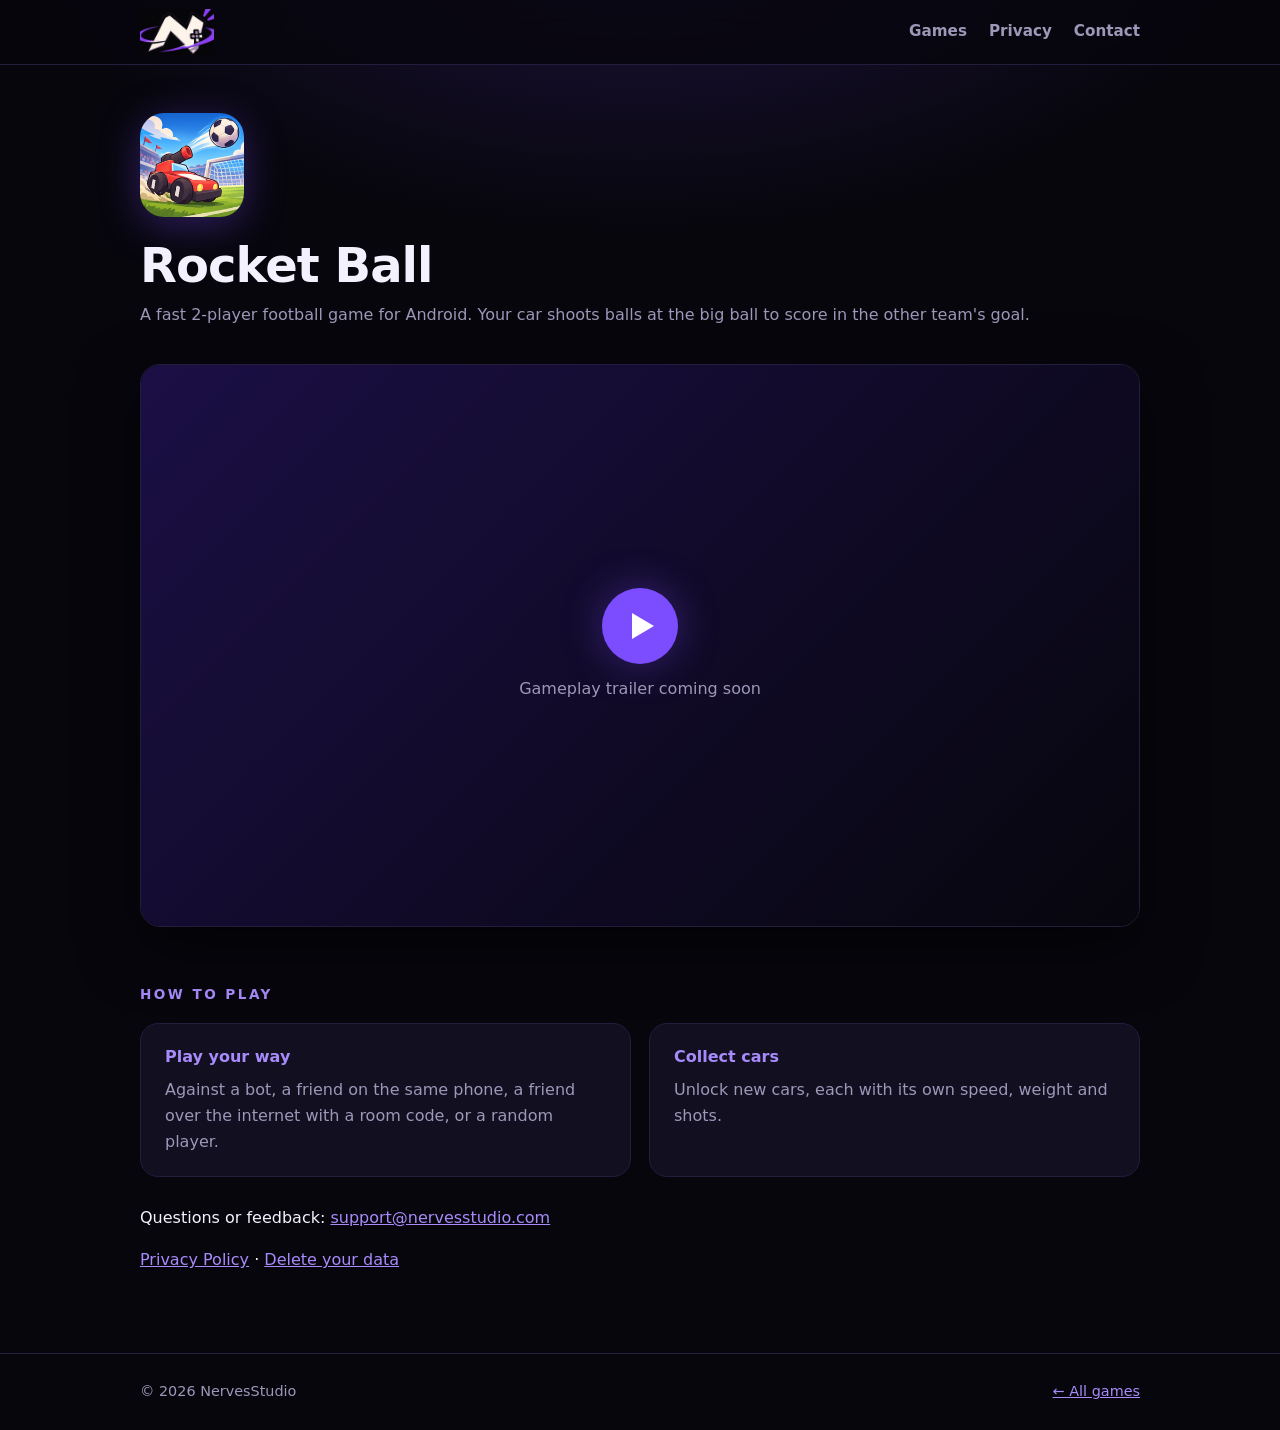
==== games/rocket-ball/index.html @ 33dfb43b "Redesign site with logo, per-game folders, and video section Co-Authored-By: Claude Sonnet 5.5 <nore" ====
<!doctype html>
<html lang="en">
<head>
<meta charset="utf-8">
<meta name="viewport" content="width=device-width, initial-scale=1">
<title>Rocket Ball - NervesStudio</title>
<meta name="description" content="Rocket Ball is a 2-player football game where cars shoot balls into the goal.">
<meta name="theme-color" content="#07060d">
<link rel="icon" href="../../assets/logo.webp">
<link rel="stylesheet" href="../../assets/style.css">
</head>
<body>
<header class="site"><div class="wrap">
<a class="brand" href="/" aria-label="NervesStudio home"><span class="crop"><img src="../../assets/logo.webp" alt="NervesStudio"></span></a>
<nav><a href="/">Games</a><a href="privacy.html">Privacy</a><a href="mailto:support@nervesstudio.com">Contact</a></nav>
</div></header>
<main>
<div class="wrap">
<section class="game-head">
<img src="icon.png" alt="Rocket Ball icon">
<div>
<h1>Rocket Ball</h1>
<p class="muted" style="margin:0">A fast 2-player football game for Android. Your car shoots balls at the big ball to score in the other team's goal.</p>
</div>
</section>

<!-- Drop your gameplay video at games/rocket-ball/media/trailer.mp4 (optional poster.jpg beside it). -->
<div class="video" id="video">
<video controls playsinline preload="metadata" poster="media/poster.jpg">
<source src="media/trailer.mp4" type="video/mp4">
</video>
<div class="placeholder"><div><div class="play"></div>Gameplay trailer coming soon</div></div>
</div>

<h2 class="section">How to play</h2>
<div class="features">
<div class="card"><h3>Play your way</h3><p>Against a bot, a friend on the same phone, a friend over the internet with a room code, or a random player.</p></div>
<div class="card"><h3>Collect cars</h3><p>Unlock new cars, each with its own speed, weight and shots.</p></div>
</div>

<p style="margin-top:28px">Questions or feedback: <a href="mailto:support@nervesstudio.com">support@nervesstudio.com</a></p>
<p><a href="privacy.html">Privacy Policy</a> &middot; <a href="delete-account.html">Delete your data</a></p>
</div>
</main>
<footer><div class="wrap"><span>&copy; 2026 NervesStudio</span><a href="/">&larr; All games</a></div></footer>
<script>
(function(){var v=document.querySelector('#video video'),b=document.getElementById('video');
function empty(){b.classList.add('empty')}
v.querySelector('source').addEventListener('error',empty);
if(v.error)empty();})();
</script>
</body>
</html>
---- assets/style.css ----
:root {
  --bg:#07060d; --bg2:#0e0b1a; --card:#120f20; --ink:#f4f1ff; --muted:#9d97b8;
  --accent:#7c4dff; --accent2:#a78bfa; --line:#241d3d; --glow:rgba(124,77,255,.35);
}
* { box-sizing:border-box; }
html { scroll-behavior:smooth; }
body {
  margin:0; color:var(--ink); min-height:100vh; display:flex; flex-direction:column;
  background:radial-gradient(900px 500px at 50% -120px, rgba(124,77,255,.22), transparent 70%), var(--bg);
  font:16px/1.65 "Segoe UI", system-ui, -apple-system, Roboto, sans-serif;
}
a { color:var(--accent2); }
.wrap { max-width:1040px; margin:0 auto; padding:0 20px; width:100%; }

/* header */
header.site { position:sticky; top:0; z-index:10; backdrop-filter:blur(12px); background:rgba(7,6,13,.8); border-bottom:1px solid var(--line); }
header.site .wrap { display:flex; align-items:center; gap:20px; height:64px; }
.brand { display:flex; align-items:center; text-decoration:none; }
.brand .crop { width:74px; height:46px; overflow:hidden; position:relative; }
.brand img { position:absolute; width:170px; max-width:none; left:-46px; top:-14px; }
header.site nav { margin-left:auto; display:flex; gap:22px; }
header.site nav a { color:var(--muted); text-decoration:none; font-weight:600; font-size:.95rem; }
header.site nav a:hover, header.site nav a.on { color:var(--ink); }

/* hero */
.hero { text-align:center; padding:56px 0 24px; }
.hero img.logo { width:min(520px,90%); height:auto; mix-blend-mode:lighten; margin:-30px auto -20px; display:block; }
.hero p { color:var(--muted); max-width:560px; margin:0 auto; font-size:1.1rem; }

h1 { font-size:clamp(2rem,5vw,3rem); line-height:1.1; margin:0 0 10px; letter-spacing:-.02em; }
h2 { font-size:1.3rem; margin:36px 0 8px; }
h2.section { font-size:.85rem; text-transform:uppercase; letter-spacing:.18em; color:var(--accent2); margin:56px 0 18px; }
.muted { color:var(--muted); }

/* game cards */
.games { display:grid; grid-template-columns:repeat(auto-fill,minmax(280px,1fr)); gap:20px; }
.game { display:block; text-decoration:none; color:var(--ink); background:var(--card); border:1px solid var(--line); border-radius:20px; overflow:hidden; transition:transform .2s, border-color .2s, box-shadow .2s; }
.game:hover { transform:translateY(-4px); border-color:var(--accent); box-shadow:0 12px 40px var(--glow); }
.game .art { aspect-ratio:16/9; display:grid; place-items:center; background:linear-gradient(135deg,#2a1466,#0e0b1a); }
.game .art img { width:96px; height:96px; border-radius:22px; box-shadow:0 8px 30px rgba(0,0,0,.5); }
.game .body { padding:18px 20px 22px; }
.game h3 { margin:0 0 4px; font-size:1.2rem; }
.game p { margin:0; color:var(--muted); font-size:.95rem; }
.tag { display:inline-block; font-size:.72rem; font-weight:700; letter-spacing:.08em; text-transform:uppercase; padding:3px 10px; border-radius:99px; background:var(--accent); color:#fff; margin-bottom:10px; }
.game.soon { border-style:dashed; background:transparent; pointer-events:none; }
.game.soon .art { background:repeating-linear-gradient(45deg,#0e0b1a,#0e0b1a 12px,#120f20 12px,#120f20 24px); font-size:2.4rem; color:var(--line); font-weight:800; }
.game.soon .tag { background:var(--line); color:var(--muted); }

/* game page */
.game-head { display:flex; gap:22px; align-items:center; padding:48px 0 8px; flex-wrap:wrap; }
.game-head img { width:104px; height:104px; border-radius:24px; box-shadow:0 8px 40px var(--glow); }
.video { position:relative; aspect-ratio:16/9; border-radius:20px; overflow:hidden; background:#000; border:1px solid var(--line); box-shadow:0 20px 60px rgba(0,0,0,.6); margin-top:28px; }
.video video { width:100%; height:100%; display:block; object-fit:cover; }
.video .placeholder { position:absolute; inset:0; display:none; place-items:center; text-align:center; color:var(--muted); background:linear-gradient(135deg,#1b0f45,#07060d); }
.video.empty .placeholder { display:grid; }
.video.empty video { display:none; }
.play { width:76px; height:76px; border-radius:50%; background:var(--accent); display:grid; place-items:center; margin:0 auto 12px; box-shadow:0 0 40px var(--glow); }
.play::after { content:""; border-left:22px solid #fff; border-top:13px solid transparent; border-bottom:13px solid transparent; margin-left:6px; }
.features { display:grid; grid-template-columns:repeat(auto-fit,minmax(240px,1fr)); gap:18px; margin-top:8px; }
.card { background:var(--card); border:1px solid var(--line); border-radius:18px; padding:20px 24px; margin:20px 0; }
.features .card { margin:0; }
.features h3 { margin:0 0 6px; color:var(--accent2); font-size:1rem; }
.features p { margin:0; color:var(--muted); }
.btn { display:inline-block; background:var(--accent); color:#fff; text-decoration:none; font-weight:700; padding:11px 22px; border-radius:12px; }
.btn:hover { filter:brightness(1.15); }

/* legal / text pages */
main.text { max-width:760px; margin:0 auto; padding:40px 20px 24px; width:100%; }
main.text p, main.text li { color:#d9d4ee; }

main { flex:1; }
footer { border-top:1px solid var(--line); margin-top:64px; padding:26px 0; color:var(--muted); font-size:.9rem; }
footer .wrap { display:flex; justify-content:space-between; gap:12px; flex-wrap:wrap; }
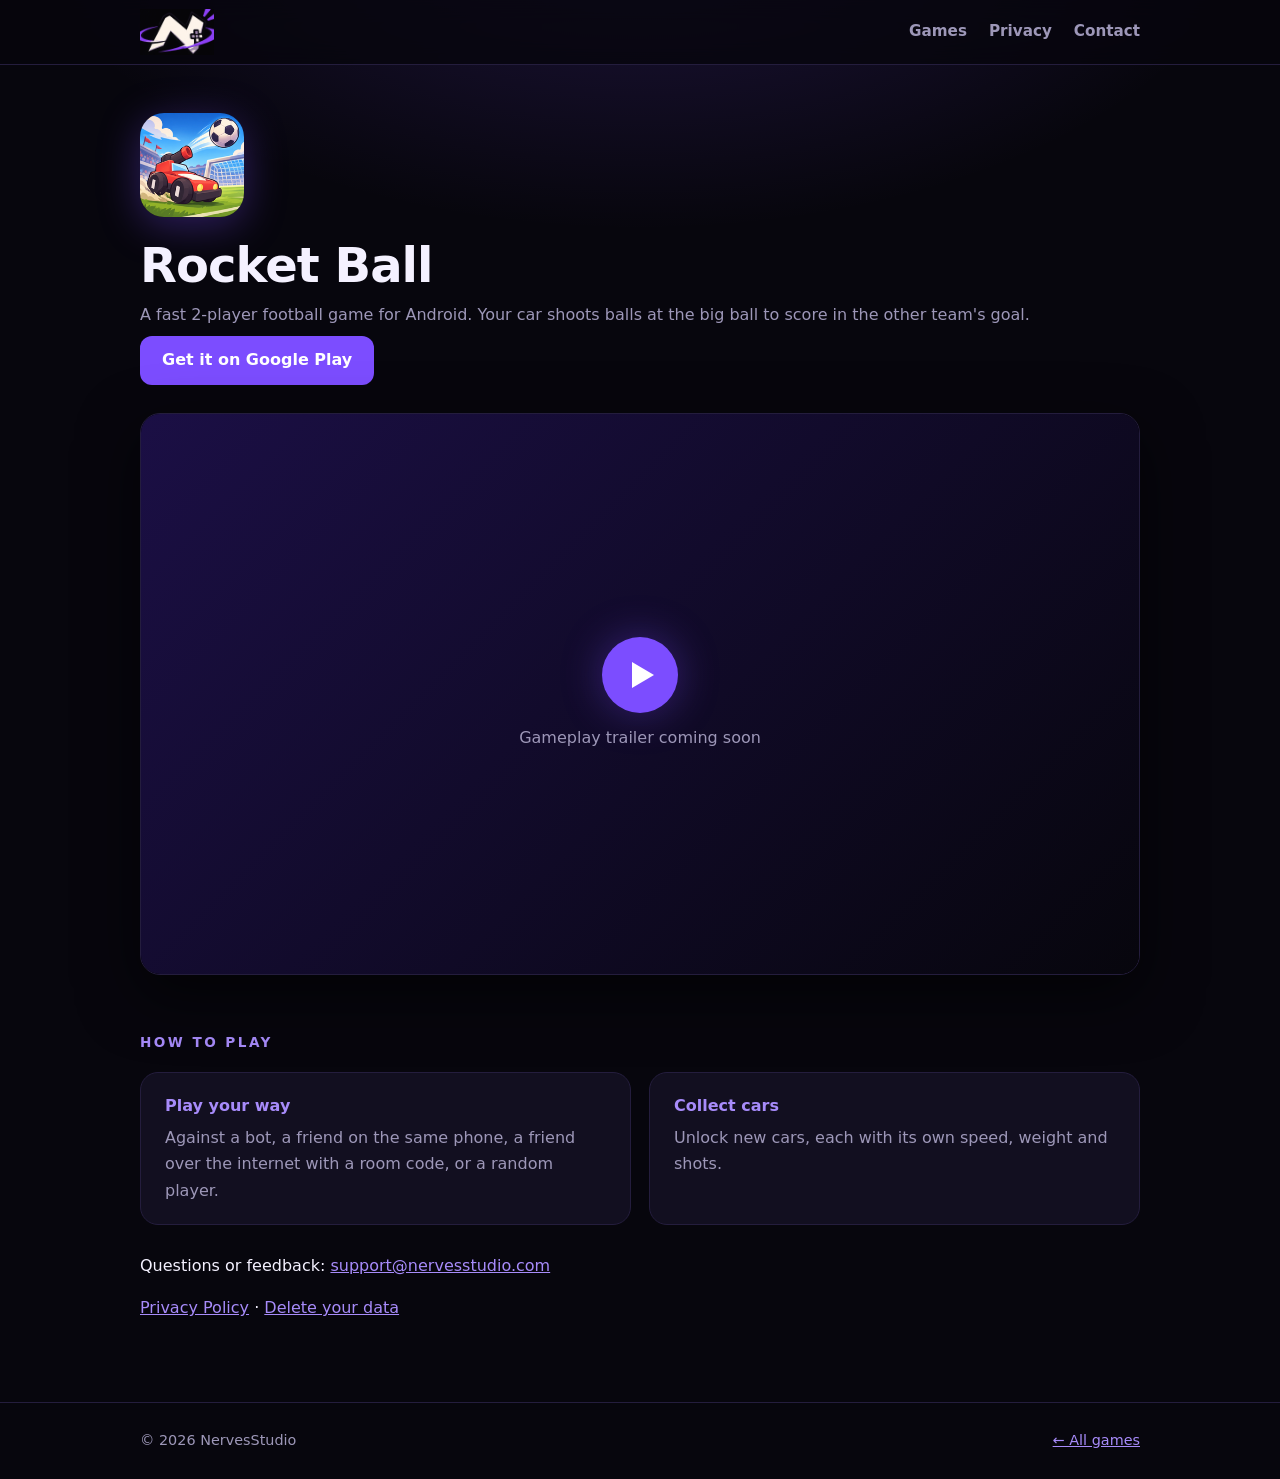
==== commit 5e16218c: "Add Google Play link for Rocket Ball Co-Authored-By: Claude Sonnet 5.5 <noreply@anthropic.com>" ====
--- a/games/rocket-ball/index.html
+++ b/games/rocket-ball/index.html
@@ -23,6 +23,7 @@
 <p class="muted" style="margin:0">A fast 2-player football game for Android. Your car shoots balls at the big ball to score in the other team's goal.</p>
 </div>
 </section>
+<p style="margin:0 0 22px"><a class="btn" href="https://play.google.com/store/apps/details?id=com.nervesstudio.rocketball" rel="noopener">Get it on Google Play</a></p>
 
 <!-- Drop your gameplay video at games/rocket-ball/media/trailer.mp4 (optional poster.jpg beside it). -->
 <div class="video" id="video">
